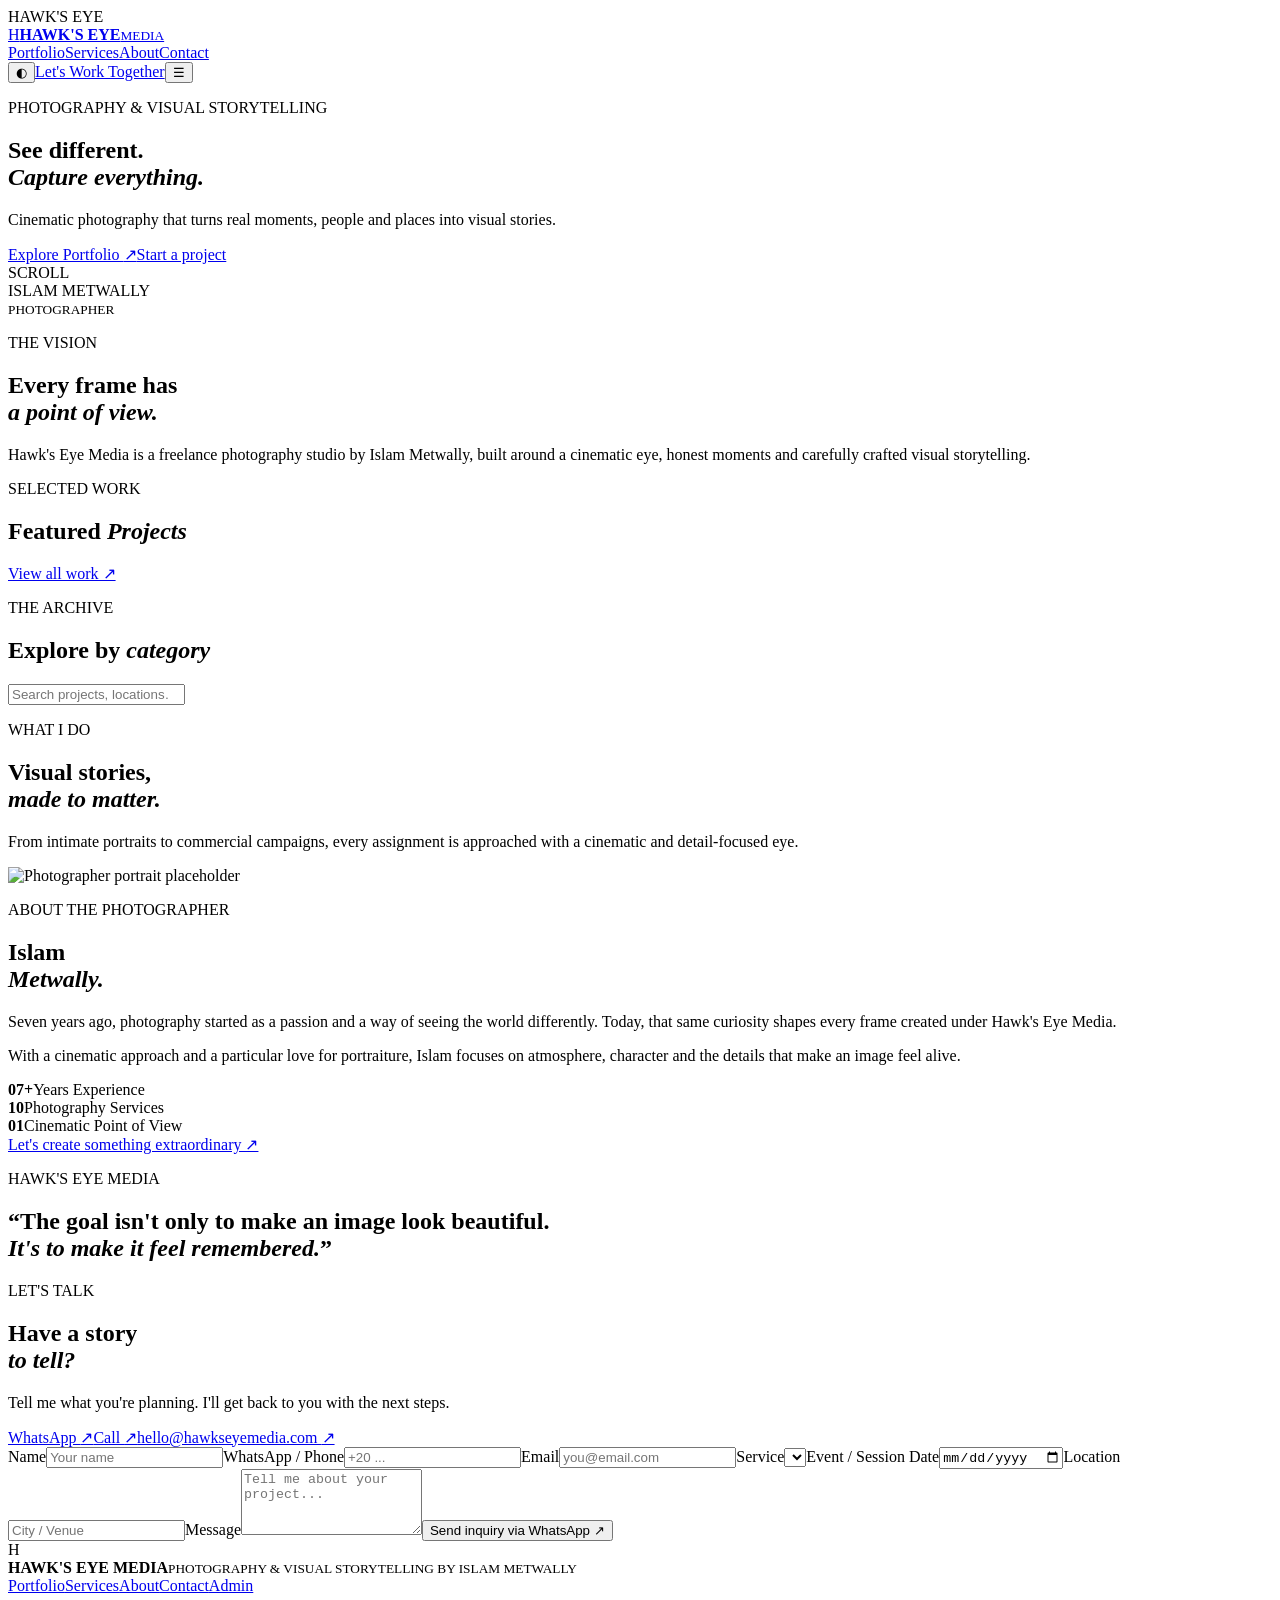
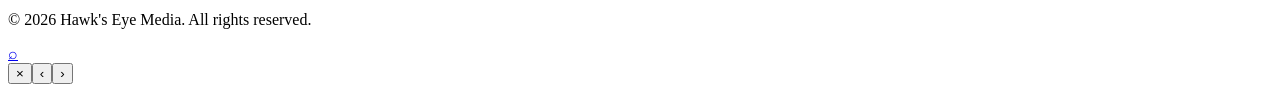
==== index.html @ 3ad3752e "Add files via upload" ====
<!doctype html>
<html lang="en">
<head>
<meta charset="utf-8"><meta name="viewport" content="width=device-width,initial-scale=1">
<meta name="description" content="Hawk's Eye Media — Photography & Visual Storytelling by Islam Metwally.">
<title>Hawk's Eye Media — Photography & Visual Storytelling</title>
<link rel="preconnect" href="https://fonts.googleapis.com"><link rel="preconnect" href="https://fonts.gstatic.com" crossorigin>
<link href="https://fonts.googleapis.com/css2?family=Cormorant+Garamond:wght@400;500;600&family=Manrope:wght@400;500;600;700&display=swap" rel="stylesheet">
<link rel="stylesheet" href="assets/style.css">
</head>
<body>
<div class="loader"><span>HAWK'S EYE</span></div>
<header class="nav"><a class="brand" href="#home"><span class="mark">H</span><span><b>HAWK'S EYE</b><small>MEDIA</small></span></a><nav><a href="#portfolio">Portfolio</a><a href="#services">Services</a><a href="#about">About</a><a href="#contact">Contact</a></nav><div class="nav-actions"><button class="theme" aria-label="Toggle theme">◐</button><a class="nav-cta" href="#contact">Let's Work Together</a><button class="menu">☰</button></div></header>
<main id="home">
<section class="hero"><div class="hero-bg"></div><div class="hero-overlay"></div><div class="hero-content"><p class="eyebrow">PHOTOGRAPHY & VISUAL STORYTELLING</p><h1>See different.<br><em>Capture everything.</em></h1><p class="hero-copy">Cinematic photography that turns real moments, people and places into visual stories.</p><div class="hero-actions"><a class="btn btn-light" href="#portfolio">Explore Portfolio <span>↗</span></a><a class="text-link" href="#contact">Start a project</a></div></div><div class="scroll">SCROLL <span></span></div><div class="hero-sign">ISLAM METWALLY<br><small>PHOTOGRAPHER</small></div></section>
<section class="intro"><div><p class="eyebrow">THE VISION</p><h2>Every frame has<br><em>a point of view.</em></h2></div><p class="intro-copy">Hawk's Eye Media is a freelance photography studio by Islam Metwally, built around a cinematic eye, honest moments and carefully crafted visual storytelling.</p></section>
<section id="portfolio" class="portfolio section"><div class="section-head"><div><p class="eyebrow">SELECTED WORK</p><h2>Featured <em>Projects</em></h2></div><a class="text-link" href="#all-work">View all work ↗</a></div><div id="featuredGrid" class="project-grid"></div></section>
<section id="all-work" class="section archive"><div class="section-head"><div><p class="eyebrow">THE ARCHIVE</p><h2>Explore by <em>category</em></h2></div><input id="searchInput" class="search-input" type="search" placeholder="Search projects, locations…" aria-label="Search portfolio"></div><div id="filters" class="filters"></div><div id="archiveGrid" class="archive-grid"></div></section>
<section id="services" class="services section"><div class="section-head"><div><p class="eyebrow">WHAT I DO</p><h2>Visual stories,<br><em>made to matter.</em></h2></div><p class="section-note">From intimate portraits to commercial campaigns, every assignment is approached with a cinematic and detail-focused eye.</p></div><div id="serviceGrid" class="service-grid"></div></section>
<section id="about" class="about section"><div class="about-image"><img src="https://images.unsplash.com/photo-1551836022-d5d88e9218df?auto=format&fit=crop&w=1200&q=85" alt="Photographer portrait placeholder"></div><div class="about-copy"><p class="eyebrow">ABOUT THE PHOTOGRAPHER</p><h2>Islam<br><em>Metwally.</em></h2><p id="aboutText">Seven years ago, photography started as a passion and a way of seeing the world differently. Today, that same curiosity shapes every frame created under Hawk's Eye Media.</p><p>With a cinematic approach and a particular love for portraiture, Islam focuses on atmosphere, character and the details that make an image feel alive.</p><div class="stats"><div><b>07+</b><span>Years Experience</span></div><div><b>10</b><span>Photography Services</span></div><div><b>01</b><span>Cinematic Point of View</span></div></div><a class="btn btn-dark" href="#contact">Let's create something extraordinary ↗</a></div></section>
<section class="statement"><div class="statement-inner"><p class="eyebrow">HAWK'S EYE MEDIA</p><h2>“The goal isn't only to make an image look beautiful.<br><em>It's to make it feel remembered.</em>”</h2></div></section>
<section id="contact" class="contact section"><div class="contact-left"><p class="eyebrow">LET'S TALK</p><h2>Have a story<br><em>to tell?</em></h2><p>Tell me what you're planning. I'll get back to you with the next steps.</p><div class="contact-links"><a id="waLink" href="https://wa.me/201000000000" target="_blank">WhatsApp <span>↗</span></a><a id="callLink" href="tel:+201000000000">Call <span>↗</span></a><a id="emailLink" href="mailto:hello@hawkseyemedia.com">hello@hawkseyemedia.com <span>↗</span></a></div></div><form id="contactForm"><label>Name<input name="name" required placeholder="Your name"></label><label>WhatsApp / Phone<input name="phone" required placeholder="+20 ..."></label><label>Email<input type="email" name="email" placeholder="you@email.com"></label><label>Service<select name="service" id="serviceSelect"></select></label><label>Event / Session Date<input type="date" name="date"></label><label>Location<input name="location" placeholder="City / Venue"></label><label>Message<textarea name="message" rows="4" placeholder="Tell me about your project..."></textarea></label><button class="btn btn-dark" type="submit">Send inquiry via WhatsApp ↗</button></form></section>
</main>
<footer><div class="footer-brand"><span class="mark">H</span><div><b>HAWK'S EYE MEDIA</b><small>PHOTOGRAPHY & VISUAL STORYTELLING BY ISLAM METWALLY</small></div></div><div class="footer-links"><a href="#portfolio">Portfolio</a><a href="#services">Services</a><a href="#about">About</a><a href="#contact">Contact</a><a href="admin.html">Admin</a></div><p>© 2026 Hawk's Eye Media. All rights reserved.</p></footer>
<a id="waFloat" class="wa" href="https://wa.me/201000000000" target="_blank" aria-label="WhatsApp">⌕</a>
<div id="lightbox" class="lightbox"><button class="lb-close">×</button><button class="lb-prev">‹</button><img id="lbImg"><button class="lb-next">›</button><div class="lb-caption"></div></div>
<script src="https://cdn.jsdelivr.net/npm/@supabase/supabase-js@2"></script>
<script src="assets/config.js"></script><script src="assets/app.js"></script>
</body></html>
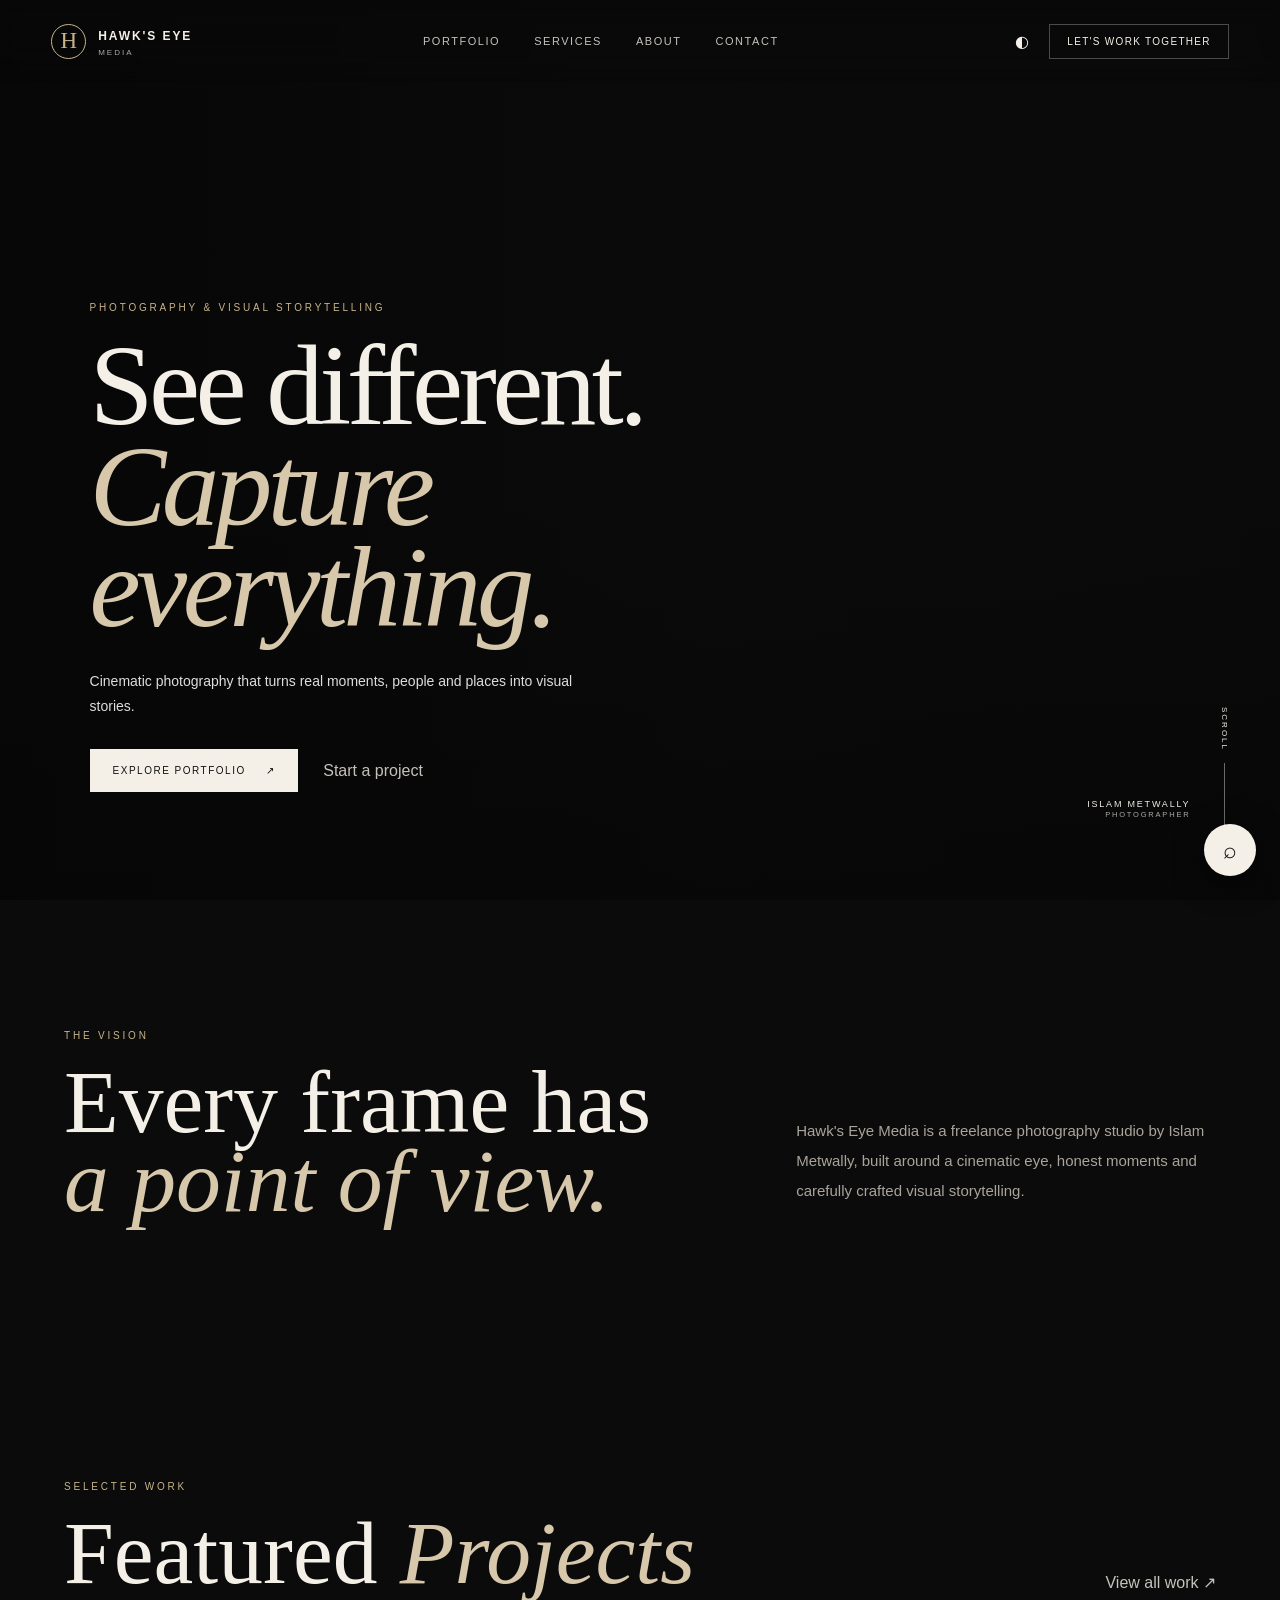
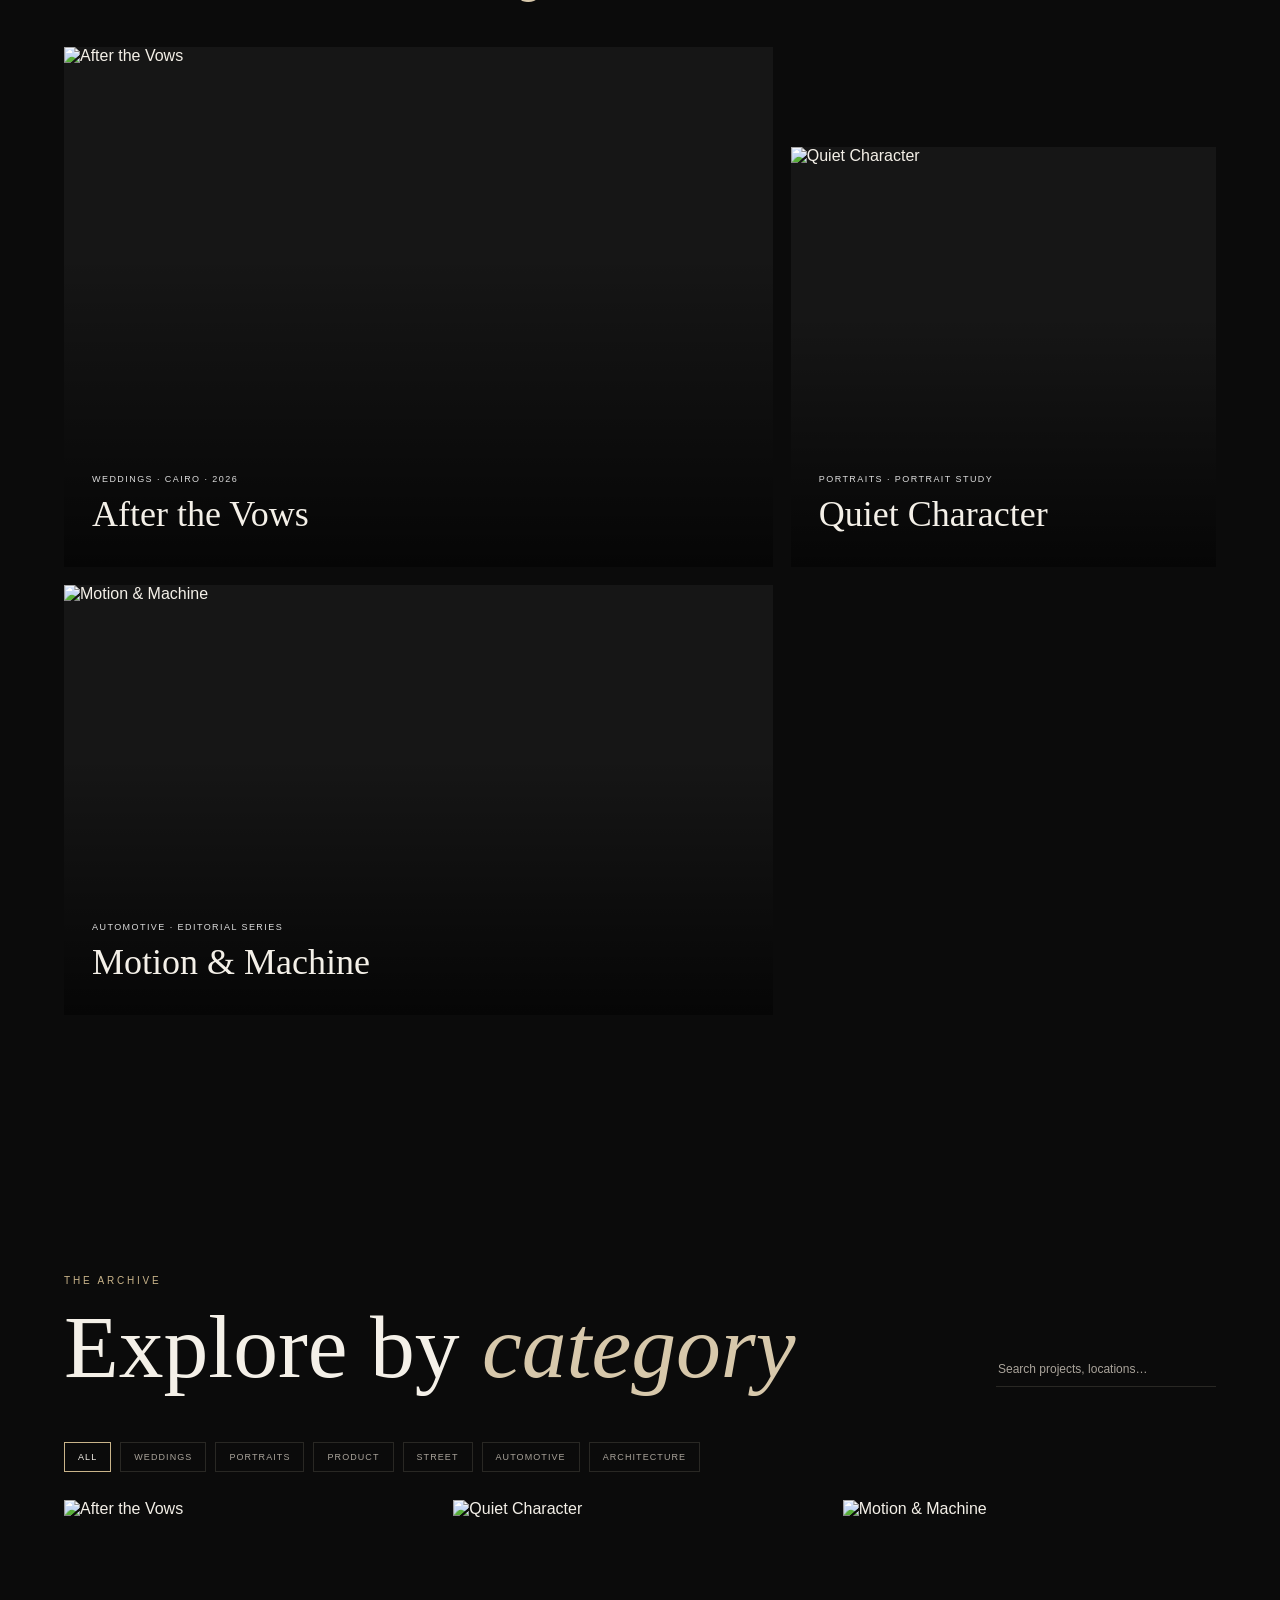
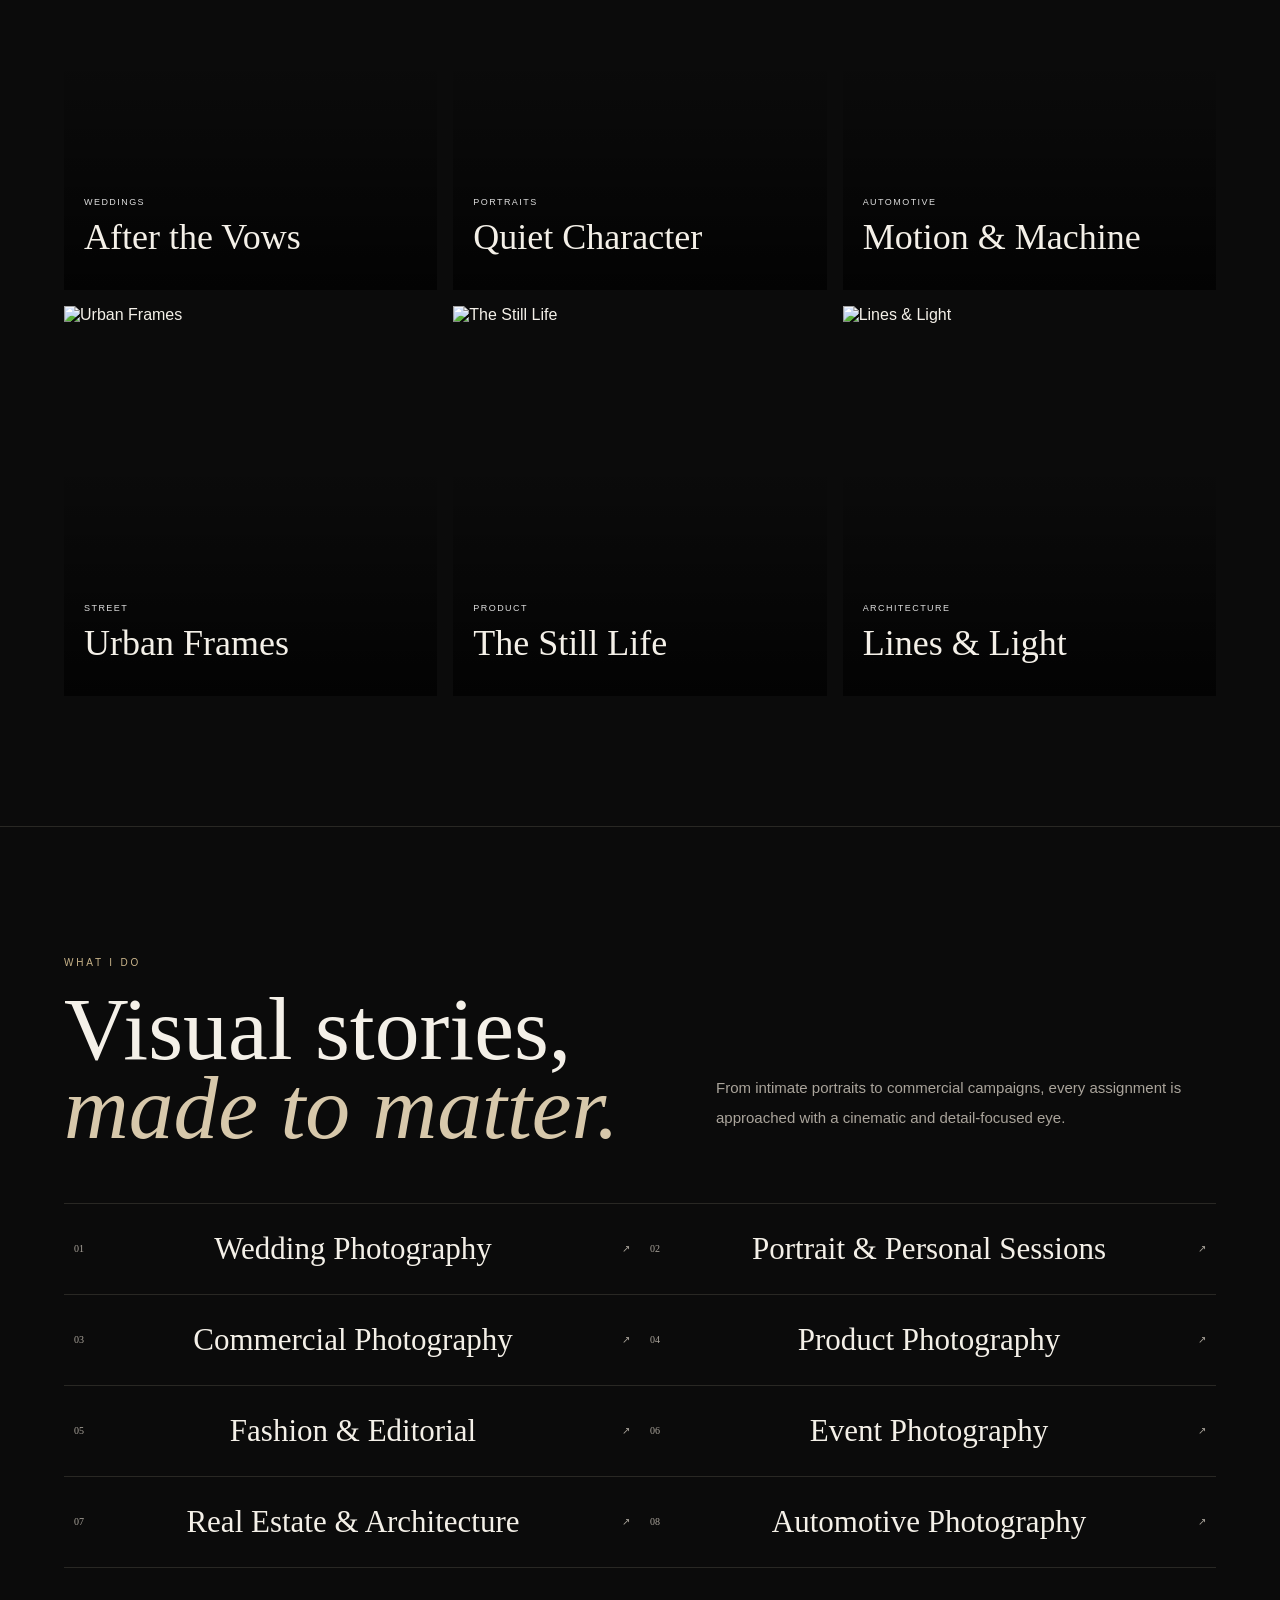
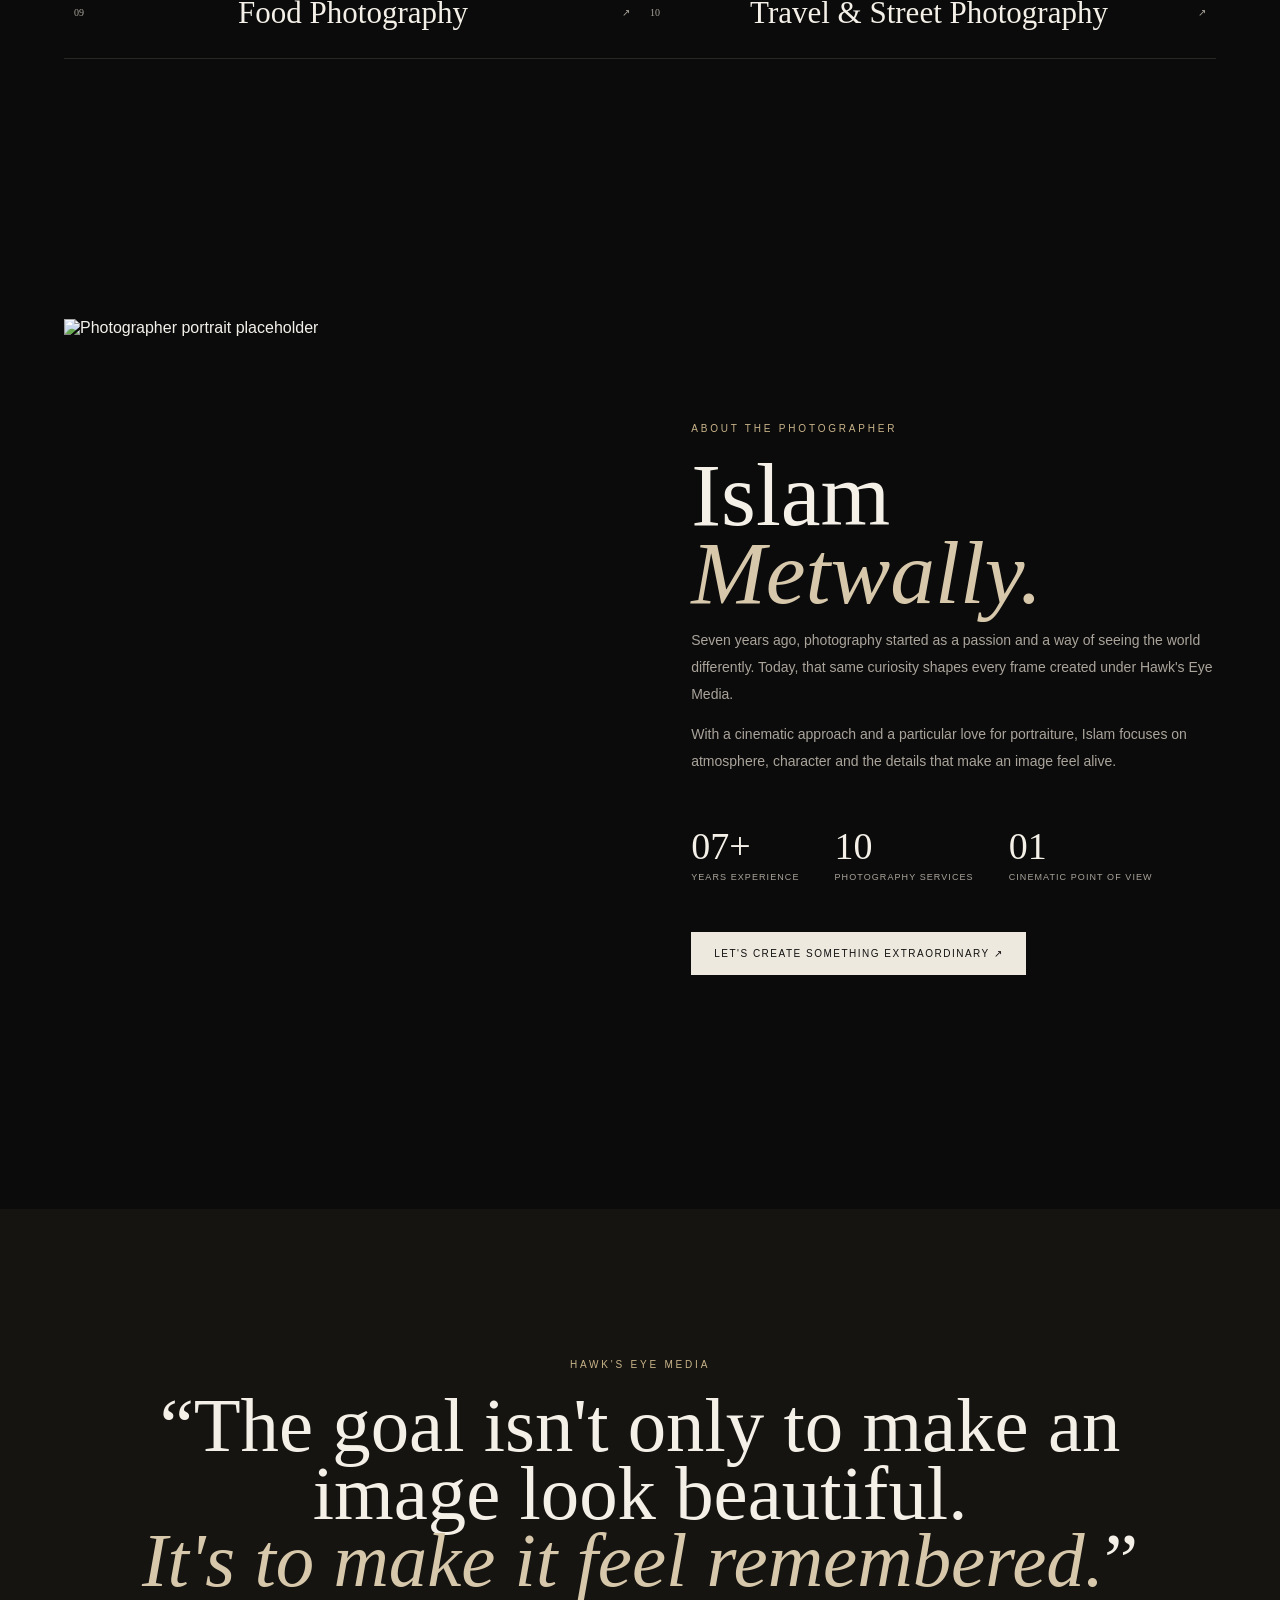
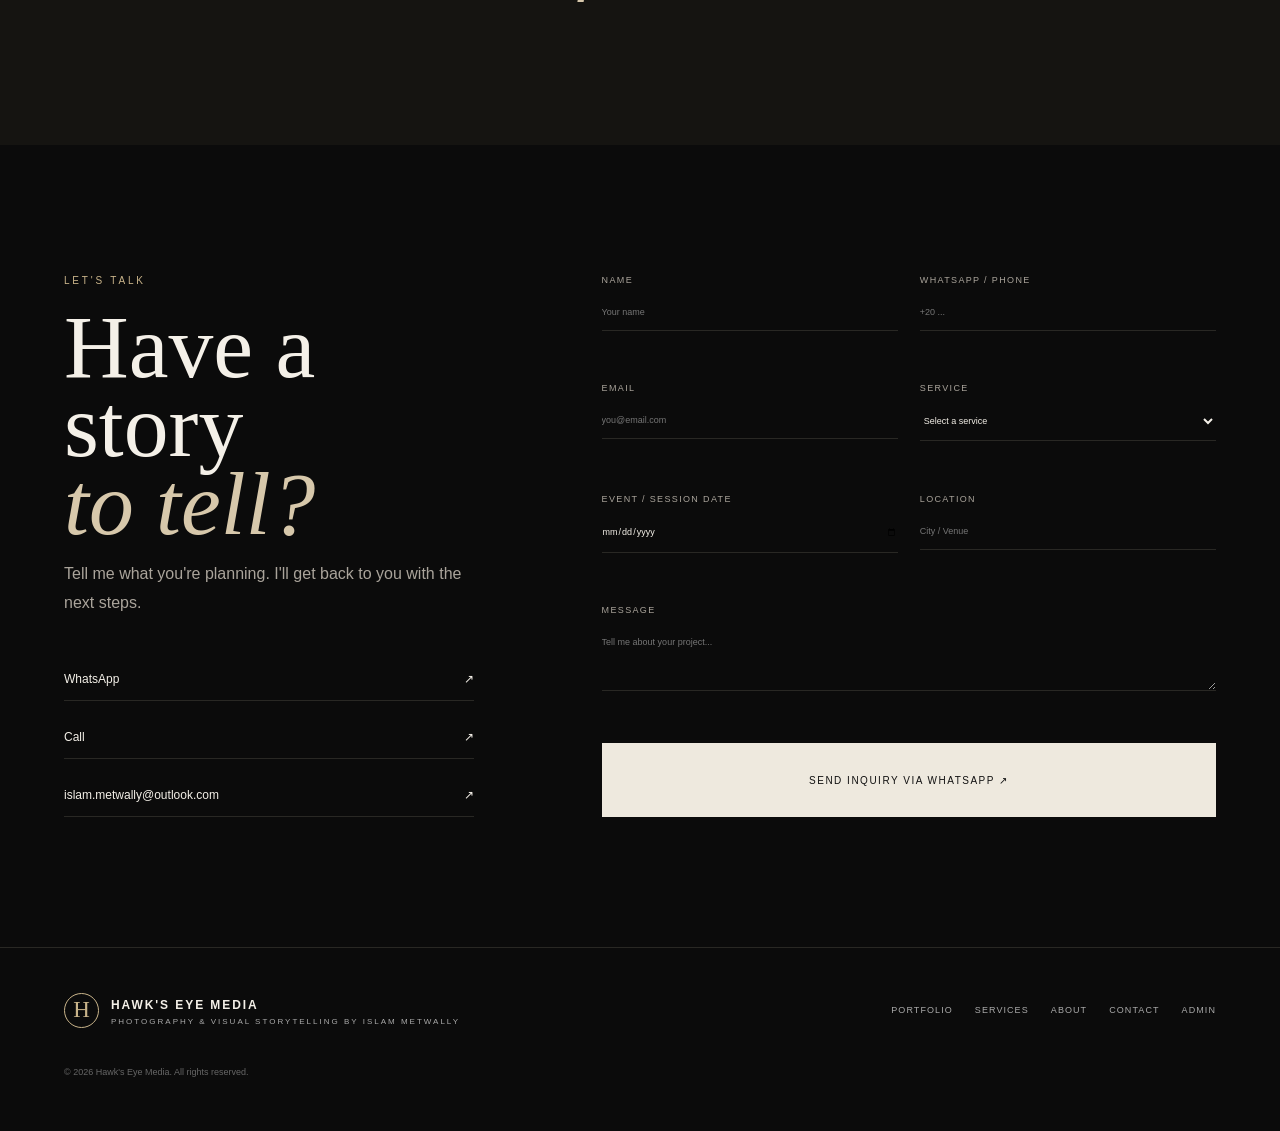
==== commit 110747bc: "Add files via upload" ====
--- a/index.html
+++ b/index.html
@@ -19,10 +19,10 @@
 <section id="services" class="services section"><div class="section-head"><div><p class="eyebrow">WHAT I DO</p><h2>Visual stories,<br><em>made to matter.</em></h2></div><p class="section-note">From intimate portraits to commercial campaigns, every assignment is approached with a cinematic and detail-focused eye.</p></div><div id="serviceGrid" class="service-grid"></div></section>
 <section id="about" class="about section"><div class="about-image"><img src="https://images.unsplash.com/photo-1551836022-d5d88e9218df?auto=format&fit=crop&w=1200&q=85" alt="Photographer portrait placeholder"></div><div class="about-copy"><p class="eyebrow">ABOUT THE PHOTOGRAPHER</p><h2>Islam<br><em>Metwally.</em></h2><p id="aboutText">Seven years ago, photography started as a passion and a way of seeing the world differently. Today, that same curiosity shapes every frame created under Hawk's Eye Media.</p><p>With a cinematic approach and a particular love for portraiture, Islam focuses on atmosphere, character and the details that make an image feel alive.</p><div class="stats"><div><b>07+</b><span>Years Experience</span></div><div><b>10</b><span>Photography Services</span></div><div><b>01</b><span>Cinematic Point of View</span></div></div><a class="btn btn-dark" href="#contact">Let's create something extraordinary ↗</a></div></section>
 <section class="statement"><div class="statement-inner"><p class="eyebrow">HAWK'S EYE MEDIA</p><h2>“The goal isn't only to make an image look beautiful.<br><em>It's to make it feel remembered.</em>”</h2></div></section>
-<section id="contact" class="contact section"><div class="contact-left"><p class="eyebrow">LET'S TALK</p><h2>Have a story<br><em>to tell?</em></h2><p>Tell me what you're planning. I'll get back to you with the next steps.</p><div class="contact-links"><a id="waLink" href="https://wa.me/201000000000" target="_blank">WhatsApp <span>↗</span></a><a id="callLink" href="tel:+201000000000">Call <span>↗</span></a><a id="emailLink" href="mailto:hello@hawkseyemedia.com">hello@hawkseyemedia.com <span>↗</span></a></div></div><form id="contactForm"><label>Name<input name="name" required placeholder="Your name"></label><label>WhatsApp / Phone<input name="phone" required placeholder="+20 ..."></label><label>Email<input type="email" name="email" placeholder="you@email.com"></label><label>Service<select name="service" id="serviceSelect"></select></label><label>Event / Session Date<input type="date" name="date"></label><label>Location<input name="location" placeholder="City / Venue"></label><label>Message<textarea name="message" rows="4" placeholder="Tell me about your project..."></textarea></label><button class="btn btn-dark" type="submit">Send inquiry via WhatsApp ↗</button></form></section>
+<section id="contact" class="contact section"><div class="contact-left"><p class="eyebrow">LET'S TALK</p><h2>Have a story<br><em>to tell?</em></h2><p>Tell me what you're planning. I'll get back to you with the next steps.</p><div class="contact-links"><a id="waLink" href="https://wa.me/201064675155" target="_blank">WhatsApp <span>↗</span></a><a id="callLink" href="tel:+201064675155">Call <span>↗</span></a><a id="emailLink" href="mailto:islam.metwally@outlook.com">islam.metwally@outlook.com <span>↗</span></a></div></div><form id="contactForm"><label>Name<input name="name" required placeholder="Your name"></label><label>WhatsApp / Phone<input name="phone" required placeholder="+20 ..."></label><label>Email<input type="email" name="email" placeholder="you@email.com"></label><label>Service<select name="service" id="serviceSelect"></select></label><label>Event / Session Date<input type="date" name="date"></label><label>Location<input name="location" placeholder="City / Venue"></label><label>Message<textarea name="message" rows="4" placeholder="Tell me about your project..."></textarea></label><button class="btn btn-dark" type="submit">Send inquiry via WhatsApp ↗</button></form></section>
 </main>
 <footer><div class="footer-brand"><span class="mark">H</span><div><b>HAWK'S EYE MEDIA</b><small>PHOTOGRAPHY & VISUAL STORYTELLING BY ISLAM METWALLY</small></div></div><div class="footer-links"><a href="#portfolio">Portfolio</a><a href="#services">Services</a><a href="#about">About</a><a href="#contact">Contact</a><a href="admin.html">Admin</a></div><p>© 2026 Hawk's Eye Media. All rights reserved.</p></footer>
-<a id="waFloat" class="wa" href="https://wa.me/201000000000" target="_blank" aria-label="WhatsApp">⌕</a>
+<a id="waFloat" class="wa" href="https://wa.me/201064675155" target="_blank" aria-label="WhatsApp">⌕</a>
 <div id="lightbox" class="lightbox"><button class="lb-close">×</button><button class="lb-prev">‹</button><img id="lbImg"><button class="lb-next">›</button><div class="lb-caption"></div></div>
 <script src="https://cdn.jsdelivr.net/npm/@supabase/supabase-js@2"></script>
 <script src="assets/config.js"></script><script src="assets/app.js"></script>
--- a/assets/style.css
+++ b/assets/style.css
@@ -0,0 +1 @@
+:root{--bg:#0b0b0b;--surface:#121212;--text:#f4f0e8;--muted:#aaa49b;--line:#292824;--accent:#c9b48a;--max:1380px}*{box-sizing:border-box}html{scroll-behavior:smooth}body{margin:0;background:var(--bg);color:var(--text);font-family:Manrope,Arial,sans-serif}a{color:inherit;text-decoration:none}button,input,textarea,select{font:inherit}.loader{position:fixed;inset:0;background:#0b0b0b;z-index:9999;display:grid;place-items:center;animation:load 1.4s forwards}.loader span{letter-spacing:.35em;font-size:12px}.nav{position:fixed;top:0;left:0;right:0;z-index:20;height:82px;padding:0 4vw;display:flex;align-items:center;justify-content:space-between;background:linear-gradient(#080808cc,transparent);backdrop-filter:blur(8px)}.brand,.footer-brand{display:flex;align-items:center;gap:12px}.brand b,.footer-brand b{font-size:12px;letter-spacing:.16em}.brand small,.footer-brand small{display:block;color:#aaa;font-size:8px;letter-spacing:.25em;margin-top:4px}.mark{width:35px;height:35px;border:1px solid #c9b48a;border-radius:50%;display:grid;place-items:center;color:#c9b48a;font-family:"Cormorant Garamond";font-size:23px}.nav nav{display:flex;gap:34px;font-size:11px;text-transform:uppercase;letter-spacing:.14em}.nav nav a,.text-link{opacity:.8;transition:.3s}.nav nav a:hover,.text-link:hover{opacity:1;color:var(--accent)}.nav-actions{display:flex;align-items:center;gap:14px}.theme,.menu{background:none;border:0;color:var(--text);cursor:pointer}.nav-cta{border:1px solid #ffffff44;padding:11px 17px;font-size:10px;text-transform:uppercase;letter-spacing:.13em}.menu{display:none}.hero{min-height:100vh;position:relative;display:flex;align-items:end;overflow:hidden}.hero-bg{position:absolute;inset:0;background:url('https://images.unsplash.com/photo-1519741497674-611481863552?auto=format&fit=crop&w=2200&q=90') center/cover}.hero-overlay{position:absolute;inset:0;background:linear-gradient(90deg,#050505bb 0%,#05050522 55%,#05050544),linear-gradient(0deg,#080808 0%,transparent 45%)}.hero-content{position:relative;z-index:2;padding:0 7vw 12vh;max-width:850px}.eyebrow{font-size:10px;letter-spacing:.28em;color:var(--accent);text-transform:uppercase;margin:0 0 22px}.hero h1,h2{font-family:"Cormorant Garamond",serif;font-weight:500;line-height:.88;margin:0}.hero h1{font-size:clamp(65px,9vw,150px);letter-spacing:-.04em}.hero h1 em,h2 em{font-weight:400;color:#d7c8ab}.hero-copy{max-width:500px;color:#ddd;margin:30px 0;font-size:14px;line-height:1.8}.hero-actions{display:flex;gap:25px;align-items:center}.btn{display:inline-flex;align-items:center;justify-content:center;gap:20px;padding:15px 22px;border:1px solid transparent;text-transform:uppercase;font-size:10px;letter-spacing:.15em;cursor:pointer}.btn-light{background:#f4f0e8;color:#111}.btn-dark{background:#eee9de;color:#111}.scroll{position:absolute;right:4vw;bottom:8vh;font-size:8px;letter-spacing:.25em;display:flex;gap:12px;align-items:center;writing-mode:vertical-rl}.scroll span{height:65px;width:1px;background:#ffffff66}.hero-sign{position:absolute;right:7vw;bottom:9vh;font-size:9px;letter-spacing:.2em;text-align:right;z-index:2}.hero-sign small{color:#aaa}.section,.intro{max-width:var(--max);margin:auto;padding:130px 5vw}.intro{display:grid;grid-template-columns:1.2fr .8fr;gap:8vw}.intro h2,.section-head h2,.about h2,.contact h2{font-size:clamp(58px,7vw,100px)}.intro-copy,.section-note{color:var(--muted);font-size:15px;line-height:2;align-self:end;max-width:500px}.section-head{display:flex;justify-content:space-between;align-items:end;margin-bottom:55px}.project-grid{display:grid;grid-template-columns:1.25fr .75fr;gap:18px}.project-card{position:relative;overflow:hidden;min-height:520px;background:#161616;cursor:pointer}.project-card:nth-child(2){margin-top:100px;min-height:420px}.project-card:nth-child(3){min-height:430px}.project-card img,.archive-card img{width:100%;height:100%;object-fit:cover;transition:transform 1s cubic-bezier(.2,.7,.2,1);display:block}.project-card:hover img,.archive-card:hover img{transform:scale(1.045)}.project-info{position:absolute;left:28px;right:28px;bottom:25px;z-index:2}.project-info small{color:#ddd;font-size:9px;letter-spacing:.16em;text-transform:uppercase}.project-info h3{font:500 36px "Cormorant Garamond";margin:7px 0}.project-card:after,.archive-card:after{content:"";position:absolute;inset:40% 0 0;background:linear-gradient(transparent,#000b)}.search-input{background:none;border:0;border-bottom:1px solid var(--line);color:var(--text);padding:10px 2px;font-size:12px;outline:none;min-width:220px}.search-input:focus{border-color:var(--accent)}.search-input::placeholder{color:var(--muted)}.empty-note{color:var(--muted);font-size:13px;grid-column:1/-1;padding:40px 0}.filters{display:flex;flex-wrap:wrap;gap:9px;margin-bottom:28px}.filter{border:1px solid var(--line);background:none;color:var(--muted);padding:9px 13px;font-size:9px;letter-spacing:.12em;text-transform:uppercase;cursor:pointer}.filter.active,.filter:hover{color:var(--text);border-color:var(--accent)}.archive-grid{display:grid;grid-template-columns:repeat(3,1fr);gap:16px}.archive-card{height:390px;position:relative;overflow:hidden;cursor:pointer}.archive-card .project-info{left:20px}.services{border-top:1px solid var(--line)}.service-grid{display:grid;grid-template-columns:repeat(2,1fr);border-top:1px solid var(--line)}.service{padding:27px 10px;border-bottom:1px solid var(--line);display:flex;justify-content:space-between;align-items:center;font-family:"Cormorant Garamond";font-size:31px}.service span{font:10px Manrope;color:var(--muted)}.service:hover{color:var(--accent);padding-left:18px;transition:.3s}.about{display:grid;grid-template-columns:1fr 1fr;gap:8vw;align-items:center}.about-image{height:760px;overflow:hidden}.about-image img{width:100%;height:100%;object-fit:cover;filter:saturate(.75)}.about-copy>p:not(.eyebrow){color:var(--muted);line-height:1.9;font-size:14px;max-width:540px}.stats{display:flex;gap:35px;margin:50px 0}.stats b{font:500 38px "Cormorant Garamond";display:block}.stats span{display:block;color:var(--muted);font-size:9px;text-transform:uppercase;letter-spacing:.12em;margin-top:4px}.statement{padding:150px 5vw;background:#151411}.statement-inner{max-width:1000px;margin:auto;text-align:center}.statement h2{font-size:clamp(46px,6vw,80px)}.contact{display:grid;grid-template-columns:.8fr 1.2fr;gap:10vw}.contact-left>p:not(.eyebrow){color:var(--muted);line-height:1.8;max-width:400px}.contact-links{display:grid;gap:15px;margin-top:40px}.contact-links a{border-bottom:1px solid var(--line);padding:14px 0;display:flex;justify-content:space-between;font-size:12px}.contact form{display:grid;grid-template-columns:1fr 1fr;gap:22px}.contact label{font-size:9px;text-transform:uppercase;letter-spacing:.15em;color:var(--muted)}.contact label:nth-last-child(2),.contact button{grid-column:1/-1}.contact input,.contact textarea,.contact select{display:block;width:100%;margin-top:9px;padding:13px 0;background:none;border:0;border-bottom:1px solid var(--line);color:var(--text);outline:none;border-radius:0}.contact option{background:#111}.contact input:focus,.contact textarea:focus,.contact select:focus{border-color:var(--accent)}footer{border-top:1px solid var(--line);padding:45px 5vw;display:grid;grid-template-columns:1fr auto;gap:30px;align-items:center}footer p{grid-column:1/-1;color:#666;font-size:9px}.footer-links{display:flex;gap:22px;font-size:9px;text-transform:uppercase;letter-spacing:.12em;color:#aaa}.wa{position:fixed;right:24px;bottom:24px;width:52px;height:52px;border-radius:50%;background:#f4f0e8;color:#111;display:grid;place-items:center;z-index:30;font-size:23px;box-shadow:0 8px 30px #0008}.lightbox{display:none;position:fixed;inset:0;background:#050505f5;z-index:100;align-items:center;justify-content:center}.lightbox.open{display:flex}.lightbox img{max-width:88vw;max-height:85vh;object-fit:contain}.lb-close,.lb-prev,.lb-next{position:absolute;background:none;border:0;color:#fff;cursor:pointer}.lb-close{top:25px;right:35px;font-size:40px}.lb-prev,.lb-next{font:50px "Cormorant Garamond";top:50%;transform:translateY(-50%)}.lb-prev{left:30px}.lb-next{right:30px}.lb-caption{position:absolute;bottom:25px;left:0;right:0;text-align:center;color:#bbb;font-size:10px;letter-spacing:.15em;text-transform:uppercase}@keyframes load{0%{opacity:1}75%{opacity:1}100%{opacity:0;visibility:hidden}}body.light{--bg:#f3f0e9;--surface:#fff;--text:#171612;--muted:#706d66;--line:#d8d3ca}body.light .nav{background:linear-gradient(#f3f0e9cc,transparent)}body.light .hero-overlay{background:linear-gradient(90deg,#0007,#0001 60%),linear-gradient(0deg,#1115,transparent 50%)}body.light .statement{background:#e5e0d7}body.light .btn-dark{background:#171612;color:#f3f0e9}@media(max-width:900px){.nav nav,.nav-cta{display:none}.menu{display:block}.hero-content{padding:0 6vw 12vh}.hero h1{font-size:18vw}.hero-sign{display:none}.intro,.about,.contact{grid-template-columns:1fr}.section,.intro{padding:90px 6vw}.project-grid,.service-grid{grid-template-columns:1fr}.project-card,.project-card:nth-child(2){margin-top:0;min-height:430px}.archive-grid{grid-template-columns:1fr 1fr}.about-image{height:560px}.contact form{grid-template-columns:1fr}.contact label:nth-last-child(2),.contact button{grid-column:auto}footer{grid-template-columns:1fr}.footer-links{flex-wrap:wrap}footer p{grid-column:auto}.scroll{display:none}}@media(max-width:550px){.archive-grid{grid-template-columns:1fr}.archive-card{height:430px}.hero-copy{font-size:12px}.stats{gap:18px;flex-wrap:wrap}}
